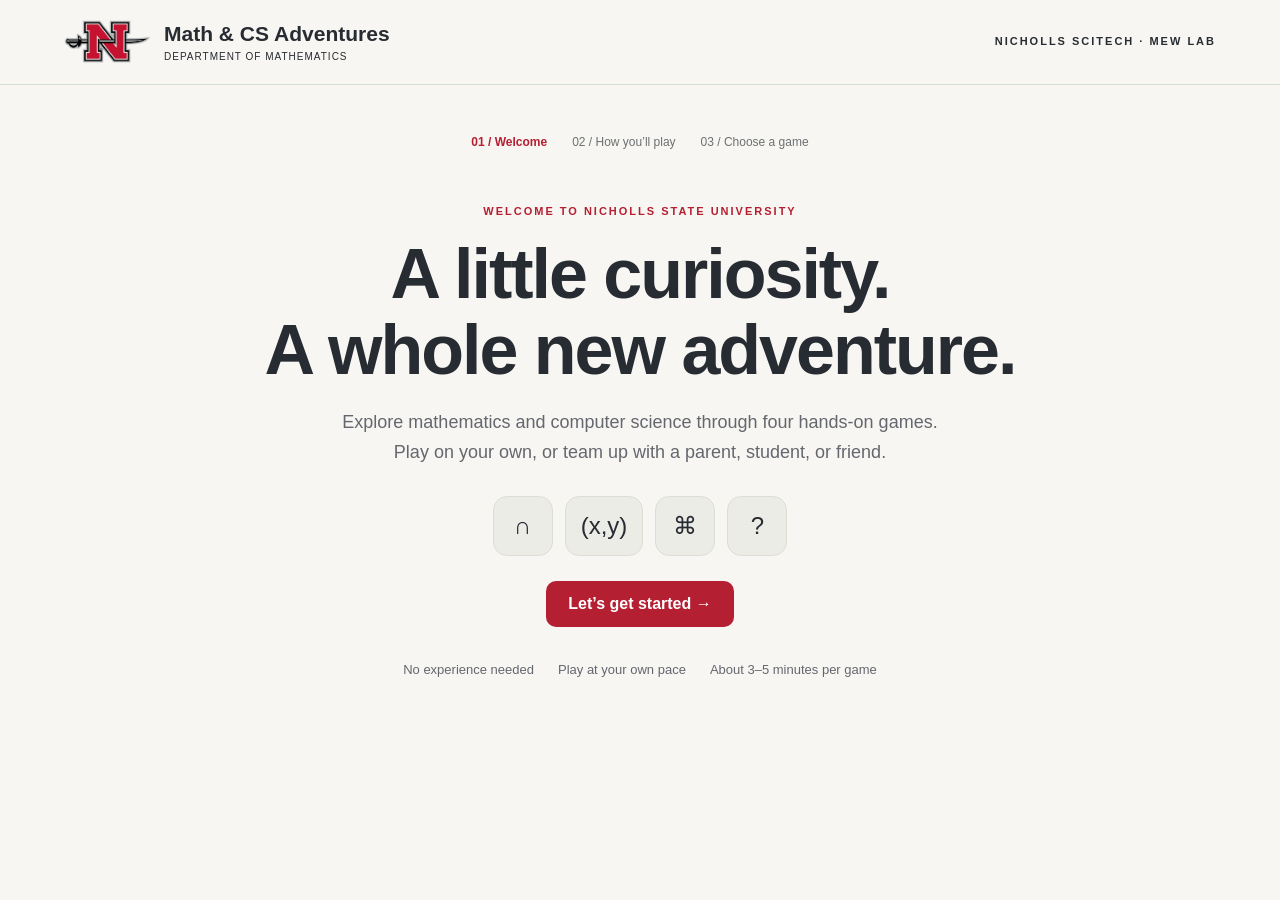
==== index.html @ 6b4a506b "Add four Math and CS games with welcome and solo/pair play" ====
<!doctype html><html lang="en"><head><meta charset="utf-8"><meta name="viewport" content="width=device-width,initial-scale=1"><title>Welcome · Math &amp; CS Adventures</title><link rel="stylesheet" href="arcade.css"><link rel="stylesheet" href="math.css"><link rel="stylesheet" href="welcome.css"></head><body><header><a class="brand" href="index.html"><img src="nicholls-logo.webp" alt="Nicholls State University"><span>Math &amp; CS Adventures<small>Department of Mathematics</small></span></a><div class="tag">Nicholls SciTech · MEW Lab</div></header><main class="welcome-wrap"><nav class="steps" aria-label="Getting started"><span id="step1" class="active" aria-current="step">01 / Welcome</span><span id="step2">02 / How you’ll play</span><span>03 / Choose a game</span></nav><section id="welcome" class="welcome-hero"><div class="eyebrow">Welcome to Nicholls State University</div><h1>A little curiosity.<br>A whole new adventure.</h1><p class="lede">Explore mathematics and computer science through four hands-on games. Play on your own, or team up with a parent, student, or friend.</p><div class="welcome-symbols" aria-hidden="true"><span>∩</span><span>(x,y)</span><span>⌘</span><span>?</span></div><button class="btn" id="begin">Let’s get started →</button><div class="welcome-bottom"><span>No experience needed</span><span>Play at your own pace</span><span>About 3–5 minutes per game</span></div></section><section id="setup" hidden><div class="eyebrow">Make this adventure yours</div><h1 class="mode-heading" id="setupheading" tabindex="-1">How are you playing?</h1><p>Choose a mode to see your instructions. You can change it later.</p><div class="mode-options" role="group" aria-label="Choose how to play"><button class="mode-card" id="solo" aria-pressed="false"><span class="mode-icon" aria-hidden="true">●</span><strong>Playing alone</strong><p>Explore at your own pace. Predict, try, and discover.</p></button><button class="mode-card" id="pair" aria-pressed="false"><span class="mode-icon" aria-hidden="true">● ●</span><strong>Playing as a pair</strong><p>Share one computer. Think together and swap roles.</p></button></div><div id="instructions" class="instructions" hidden aria-live="polite"><h2 id="instructiontitle"></h2><ol id="instructionsteps"></ol></div><p class="mode-note">Hints and retries are part of the adventure. When you’re done, choose <b>Next family</b> to return to the welcome screen for the next visitors.</p><div class="welcome-actions"><button class="backlink" id="back">← Back to welcome</button><a class="btn" id="continue" href="games.html" hidden>Choose your adventure →</a></div></section><noscript><p>Please enable JavaScript to use the interactive games.</p></noscript></main><script src="welcome.js"></script></body></html>
---- arcade.css ----
:root{--ink:#173e3a;--cream:#f5f3e9;--green:#155e53;--muted:#5b746d;--orange:#f2ae66}*{box-sizing:border-box}body{margin:0;background:var(--cream);color:var(--ink);font-family:Arial,sans-serif}a{color:inherit}header{min-height:80px;padding:18px 5vw;border-bottom:1px solid #d6ded3;display:flex;gap:20px;align-items:center;justify-content:space-between}.brand{font-size:21px;font-weight:800;text-decoration:none}.brand span{background:var(--green);color:white;padding:8px 11px;border-radius:9px;margin-right:10px}.tag,.eyebrow{font-size:11px;letter-spacing:2px;text-transform:uppercase;font-weight:700}.eyebrow{color:var(--muted)}main{max-width:1200px;margin:auto;padding:45px 35px}h1{font-size:clamp(36px,5vw,64px);letter-spacing:-2px;line-height:1.08;margin:14px 0 20px}h2{font-size:26px;letter-spacing:-.7px}p{color:var(--muted);line-height:1.65}.lede{max-width:620px;font-size:18px}.cards{display:grid;grid-template-columns:1fr 1fr;gap:26px;margin:35px 0}.card{background:#fffdf8;border:1px solid #dbe0d2;border-radius:22px;overflow:hidden}.cardcontent{padding:25px 28px}.card h2{margin:14px 0 8px}.art{height:210px;display:grid;place-items:center;position:relative;overflow:hidden}.art svg{width:90%;height:90%}.bayouart{background:#d6e8df}.cyberart{background:#e2e5f1}.btn,button{font:inherit;cursor:pointer}.btn{display:inline-block;text-decoration:none;background:var(--green);color:white;padding:14px 22px;border:0;border-radius:10px;font-weight:700}.btn:hover{background:#104b43}.secondary{background:transparent;color:var(--ink);border:1px solid #bfcec4;padding:12px 16px;border-radius:10px}.chips{display:flex;flex-wrap:wrap;gap:8px;font-size:12px;color:var(--muted);margin:18px 0}.chips span{padding:7px 10px;background:#edf0e7;border-radius:30px}.foot{border-top:1px solid #d6ded3;padding-top:22px;display:flex;gap:30px;justify-content:space-between;font-size:13px}.layout{display:grid;grid-template-columns:minmax(0,1.4fr) minmax(280px,1fr);gap:24px}.panel{background:#fffdf8;border:1px solid #dbe0d2;border-radius:20px;padding:27px}.casebar{display:flex;justify-content:space-between;align-items:center;gap:15px;margin-bottom:20px}.progress{height:5px;background:#dce4d9;margin:20px 0 30px;border-radius:10px}.progress div{height:100%;background:var(--green);border-radius:10px}.message{border:1px solid #d9dfda;border-radius:12px;overflow:hidden;margin:20px 0;background:white}.messagehead{background:#edf0eb;padding:16px;border-bottom:1px solid #d9dfda;font-size:13px;line-height:1.8;overflow-wrap:anywhere}.messagebody{padding:22px;line-height:1.8;white-space:pre-line}.clues{display:grid;gap:9px;margin:18px 0}.clue{text-align:left;border:1px solid #ccd7ce;background:#f7f8f2;border-radius:10px;padding:13px;color:var(--ink);line-height:1.5}.clue[aria-pressed=true]{background:#d9eade;border:2px solid var(--green);padding:12px}.choices{display:grid;gap:10px}.choices button{width:100%}.feedback{background:#edf2e7;padding:20px;border-radius:12px;margin-top:18px;line-height:1.65}.feedback h3{margin:0 0 8px}.feedback p{margin:5px 0;font-size:14px}.notice{font-size:12px;color:var(--muted)}button:disabled{cursor:default;opacity:.65}:focus-visible{outline:3px solid #c26d20;outline-offset:4px}.result{text-align:center;max-width:760px;margin:0 auto}.score{font-size:76px;font-weight:800;margin:22px 0;color:var(--green)}.review{text-align:left;display:grid;gap:12px;margin:25px 0}.review article{padding:18px;background:#fffdf8;border:1px solid #dbe0d2;border-radius:12px}.review h3{margin:0 0 7px}.review p{margin:0;font-size:14px}.row{display:flex;gap:10px;flex-wrap:wrap}.hidden{display:none}@media(max-width:760px){main{padding:28px 18px}.cards,.layout{grid-template-columns:1fr}.tag{display:none}.foot{flex-direction:column;gap:5px}.panel{padding:20px}header{padding:18px}.art{height:180px}h1{letter-spacing:-1px}.casebar{align-items:flex-start}}
---- math.css ----
:root{--ink:#272b32;--green:#b51f32;--muted:#64676e;--cream:#f7f6f2}body{background:var(--cream)}.brand{display:flex;align-items:center;gap:13px}.brand img{width:87px;height:48px;object-fit:contain}.brand small{display:block;font-size:10px;font-weight:500;letter-spacing:1px;margin-top:5px;text-transform:uppercase}.mathhead{display:flex;align-items:center;justify-content:space-between;gap:20px}.mathhead h1{font-size:48px}.mathlayout{display:grid;grid-template-columns:minmax(0,1.6fr) minmax(290px,1fr);gap:24px}.mapframe{background:#e4eee9;border-radius:18px;padding:15px}.mapframe svg{width:100%;height:auto;display:block;touch-action:manipulation}.mapframe text{font-family:Arial,sans-serif}.range{margin:22px 0}.range label{display:flex;justify-content:space-between;font-size:14px;font-weight:700;margin-bottom:12px}input[type=range]{width:100%;accent-color:#b51f32}input[type=number]{width:90px;padding:12px;border:1px solid #aab9b3;border-radius:8px;font:inherit}.range output{background:#f1e4e4;padding:3px 9px;border-radius:5px}.levelbuttons{display:flex;gap:7px}.levelbuttons button{width:37px;height:37px;border-radius:50%;border:1px solid #bfc5c0;background:white;color:#272b32}.levelbuttons button[aria-pressed=true]{background:#b51f32;color:white;border-color:#b51f32}.status{padding:16px;border-radius:10px;background:#f1f0e9;line-height:1.65;font-size:14px;margin-top:20px;min-height:80px}.status.success{background:#e1efdf}.status p{margin:4px 0}.legend{font-size:12px;display:flex;gap:15px;flex-wrap:wrap;margin:14px 5px;color:#52675f}.legend span{display:flex;align-items:center;gap:6px}.dot{width:10px;height:10px;background:#b51f32;border-radius:50%;display:inline-block}.explain{border-top:1px solid #ddd;padding-top:20px;margin-top:24px;font-size:14px}.explain summary{cursor:pointer;font-weight:700}.explain p{margin-bottom:0}#equation{font-family:monospace;font-size:15px;line-height:1.8;overflow-wrap:anywhere}.questclue{padding:17px;background:#f4eee0;border-radius:10px;margin:15px 0;font-size:18px;line-height:1.5;color:#45412e}.position{font-weight:700;font-size:15px;margin:15px 0}.mathintro{font-size:16px;max-width:650px}.sectionheading{display:flex;align-items:center;justify-content:space-between;border-top:1px solid #ddd;padding-top:28px;margin-top:42px}.sectionheading h2{margin:0}.card .mathart{background:#e8ece7}.pill{font-size:11px;text-transform:uppercase;letter-spacing:1px;color:#555}.mathcards .art{height:180px}a.secondary{text-decoration:none;display:inline-block}.nextlevel{margin-top:12px}.brand span{background:transparent;padding:0;color:inherit;margin:0}header .tag{line-height:1.8;text-align:right}button:disabled{opacity:.55}#mathnext[hidden]{display:none}#questnext[hidden]{display:none}@media(max-width:800px){.mathlayout{grid-template-columns:1fr}.mathhead{align-items:flex-start}.mathhead h1{font-size:36px}.brand{font-size:16px}.brand img{width:65px;height:40px}header{gap:10px}.mathhead{gap:10px}.mathhead .levelbuttons{margin-top:16px}.brand small{font-size:9px}.sectionheading{align-items:flex-start;gap:10px}}
---- welcome.css ----
.welcome-wrap{max-width:1000px;margin:auto;padding:50px 30px}.welcome-hero{text-align:center;padding:26px 0}.welcome-hero h1{font-size:clamp(40px,6vw,70px);margin:20px auto;max-width:800px}.welcome-hero .lede{margin:0 auto 28px}.welcome-hero .eyebrow{color:#b51f32}.welcome-symbols{display:flex;justify-content:center;gap:12px;margin:25px 0}.welcome-symbols span{font-size:24px;background:#ecece6;border:1px solid #dcded4;border-radius:14px;min-width:60px;padding:15px}.welcome-bottom{display:flex;justify-content:center;gap:24px;flex-wrap:wrap;margin-top:35px;color:#64676e;font-size:13px}.steps{display:flex;justify-content:center;gap:25px;margin-bottom:30px;font-size:12px;color:#6c7072}.steps .active{color:#b51f32;font-weight:700}.mode-options{display:grid;grid-template-columns:1fr 1fr;gap:18px;margin:25px 0}.mode-card{text-align:left;background:#fffdf8;color:#272b32;border:2px solid #d9ddd5;border-radius:18px;padding:24px}.mode-card[aria-pressed=true]{border-color:#b51f32;background:#fff6f5;box-shadow:0 0 0 1px #b51f32}.mode-card strong{display:block;font-size:23px;margin:10px 0}.mode-card p{font-size:14px;margin:0}.mode-icon{font-size:27px}.mode-heading{font-size:40px;margin-bottom:12px}.instructions{background:#fffdf8;border:1px solid #d9ddd5;border-radius:18px;padding:26px;margin:20px 0}.instructions h2{margin:0 0 15px}.instructions ol{padding-left:23px;margin:0}.instructions li{padding:6px 0;line-height:1.6;color:#53615d}.welcome-actions{display:flex;align-items:center;justify-content:space-between;gap:15px;margin:25px 0}.backlink{border:0;background:transparent;color:#59645e;text-decoration:underline;padding:10px}.mode-note{background:#f1eee5;border-radius:10px;padding:13px 16px;font-size:13px;line-height:1.6}.mode-banner{border:1px solid #d8ddd4;background:#fffdf8;border-radius:12px;padding:14px 18px;display:flex;justify-content:space-between;align-items:center;gap:20px;margin:0 0 25px;font-size:13px;line-height:1.6}.mode-banner p{margin:3px 0 0;font-size:13px}.mode-banner a{flex-shrink:0;font-weight:700}.mode-card:focus-visible{outline:3px solid #b51f32;outline-offset:4px}[hidden]{display:none!important}@media(max-width:650px){.welcome-wrap{padding:30px 18px}.mode-options{grid-template-columns:1fr}.mode-heading{font-size:32px}.welcome-actions{align-items:stretch;flex-direction:column-reverse}.welcome-actions .btn{text-align:center}.mode-banner{flex-direction:column;align-items:flex-start;gap:8px}.steps{gap:14px;font-size:11px}.welcome-bottom{gap:12px}.welcome-symbols span{font-size:20px;padding:12px;min-width:48px}}
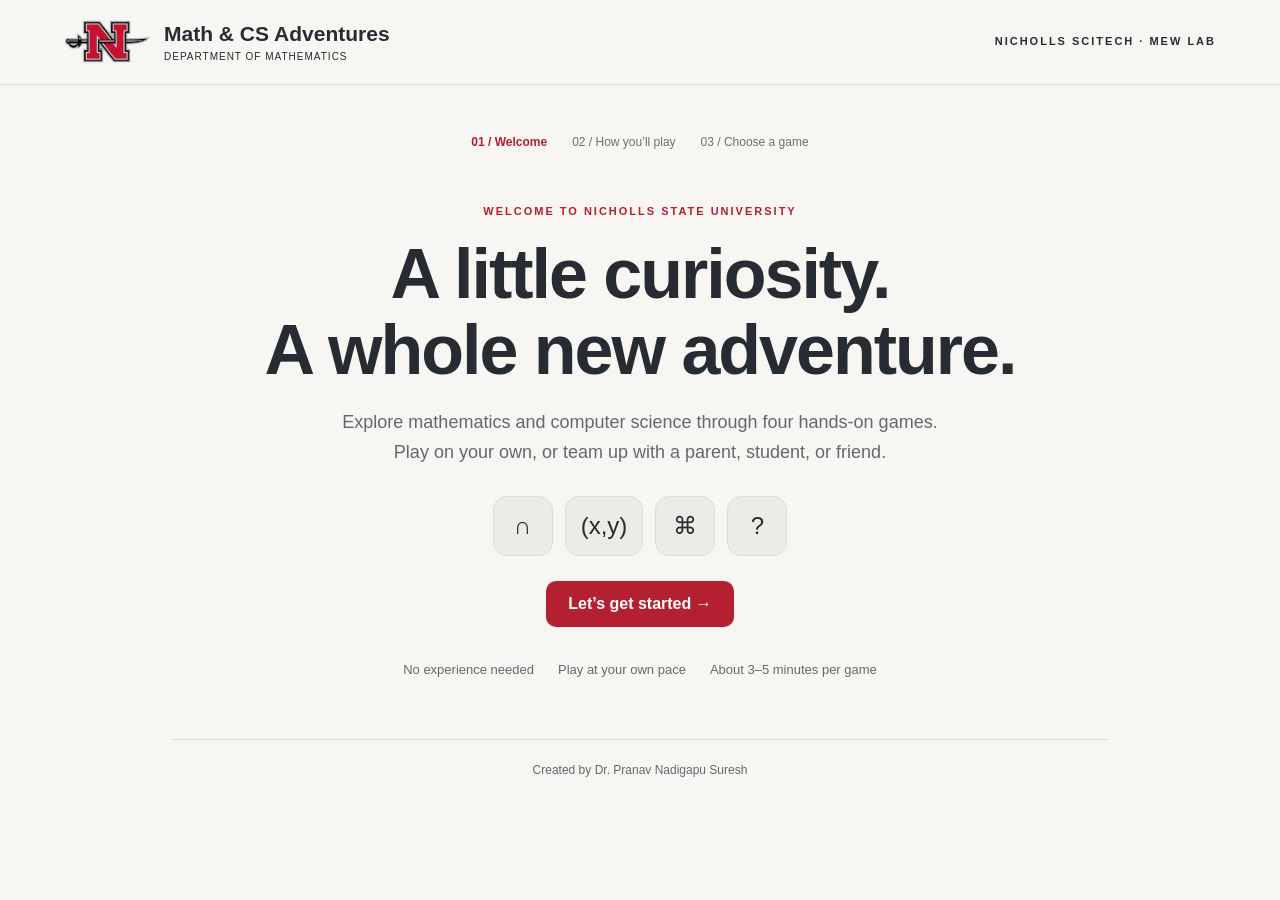
==== commit c5523ca8: "Add creator credit to welcome page" ====
--- a/index.html
+++ b/index.html
@@ -1 +1 @@
-<!doctype html><html lang="en"><head><meta charset="utf-8"><meta name="viewport" content="width=device-width,initial-scale=1"><title>Welcome · Math &amp; CS Adventures</title><link rel="stylesheet" href="arcade.css"><link rel="stylesheet" href="math.css"><link rel="stylesheet" href="welcome.css"></head><body><header><a class="brand" href="index.html"><img src="nicholls-logo.webp" alt="Nicholls State University"><span>Math &amp; CS Adventures<small>Department of Mathematics</small></span></a><div class="tag">Nicholls SciTech · MEW Lab</div></header><main class="welcome-wrap"><nav class="steps" aria-label="Getting started"><span id="step1" class="active" aria-current="step">01 / Welcome</span><span id="step2">02 / How you’ll play</span><span>03 / Choose a game</span></nav><section id="welcome" class="welcome-hero"><div class="eyebrow">Welcome to Nicholls State University</div><h1>A little curiosity.<br>A whole new adventure.</h1><p class="lede">Explore mathematics and computer science through four hands-on games. Play on your own, or team up with a parent, student, or friend.</p><div class="welcome-symbols" aria-hidden="true"><span>∩</span><span>(x,y)</span><span>⌘</span><span>?</span></div><button class="btn" id="begin">Let’s get started →</button><div class="welcome-bottom"><span>No experience needed</span><span>Play at your own pace</span><span>About 3–5 minutes per game</span></div></section><section id="setup" hidden><div class="eyebrow">Make this adventure yours</div><h1 class="mode-heading" id="setupheading" tabindex="-1">How are you playing?</h1><p>Choose a mode to see your instructions. You can change it later.</p><div class="mode-options" role="group" aria-label="Choose how to play"><button class="mode-card" id="solo" aria-pressed="false"><span class="mode-icon" aria-hidden="true">●</span><strong>Playing alone</strong><p>Explore at your own pace. Predict, try, and discover.</p></button><button class="mode-card" id="pair" aria-pressed="false"><span class="mode-icon" aria-hidden="true">● ●</span><strong>Playing as a pair</strong><p>Share one computer. Think together and swap roles.</p></button></div><div id="instructions" class="instructions" hidden aria-live="polite"><h2 id="instructiontitle"></h2><ol id="instructionsteps"></ol></div><p class="mode-note">Hints and retries are part of the adventure. When you’re done, choose <b>Next family</b> to return to the welcome screen for the next visitors.</p><div class="welcome-actions"><button class="backlink" id="back">← Back to welcome</button><a class="btn" id="continue" href="games.html" hidden>Choose your adventure →</a></div></section><noscript><p>Please enable JavaScript to use the interactive games.</p></noscript></main><script src="welcome.js"></script></body></html>
+<!doctype html><html lang="en"><head><meta charset="utf-8"><meta name="viewport" content="width=device-width,initial-scale=1"><title>Welcome · Math &amp; CS Adventures</title><link rel="stylesheet" href="arcade.css"><link rel="stylesheet" href="math.css"><link rel="stylesheet" href="welcome.css"></head><body><header><a class="brand" href="index.html"><img src="nicholls-logo.webp" alt="Nicholls State University"><span>Math &amp; CS Adventures<small>Department of Mathematics</small></span></a><div class="tag">Nicholls SciTech · MEW Lab</div></header><main class="welcome-wrap"><nav class="steps" aria-label="Getting started"><span id="step1" class="active" aria-current="step">01 / Welcome</span><span id="step2">02 / How you’ll play</span><span>03 / Choose a game</span></nav><section id="welcome" class="welcome-hero"><div class="eyebrow">Welcome to Nicholls State University</div><h1>A little curiosity.<br>A whole new adventure.</h1><p class="lede">Explore mathematics and computer science through four hands-on games. Play on your own, or team up with a parent, student, or friend.</p><div class="welcome-symbols" aria-hidden="true"><span>∩</span><span>(x,y)</span><span>⌘</span><span>?</span></div><button class="btn" id="begin">Let’s get started →</button><div class="welcome-bottom"><span>No experience needed</span><span>Play at your own pace</span><span>About 3–5 minutes per game</span></div></section><section id="setup" hidden><div class="eyebrow">Make this adventure yours</div><h1 class="mode-heading" id="setupheading" tabindex="-1">How are you playing?</h1><p>Choose a mode to see your instructions. You can change it later.</p><div class="mode-options" role="group" aria-label="Choose how to play"><button class="mode-card" id="solo" aria-pressed="false"><span class="mode-icon" aria-hidden="true">●</span><strong>Playing alone</strong><p>Explore at your own pace. Predict, try, and discover.</p></button><button class="mode-card" id="pair" aria-pressed="false"><span class="mode-icon" aria-hidden="true">● ●</span><strong>Playing as a pair</strong><p>Share one computer. Think together and swap roles.</p></button></div><div id="instructions" class="instructions" hidden aria-live="polite"><h2 id="instructiontitle"></h2><ol id="instructionsteps"></ol></div><p class="mode-note">Hints and retries are part of the adventure. When you’re done, choose <b>Next family</b> to return to the welcome screen for the next visitors.</p><div class="welcome-actions"><button class="backlink" id="back">← Back to welcome</button><a class="btn" id="continue" href="games.html" hidden>Choose your adventure →</a></div></section><noscript><p>Please enable JavaScript to use the interactive games.</p></noscript><footer style="margin:36px auto 0;padding:20px 12px 8px;border-top:1px solid #ddd;text-align:center;color:#64676e;font-size:12px;line-height:1.7">Created by Dr. Pranav Nadigapu Suresh</footer></main><script src="welcome.js"></script></body></html>
